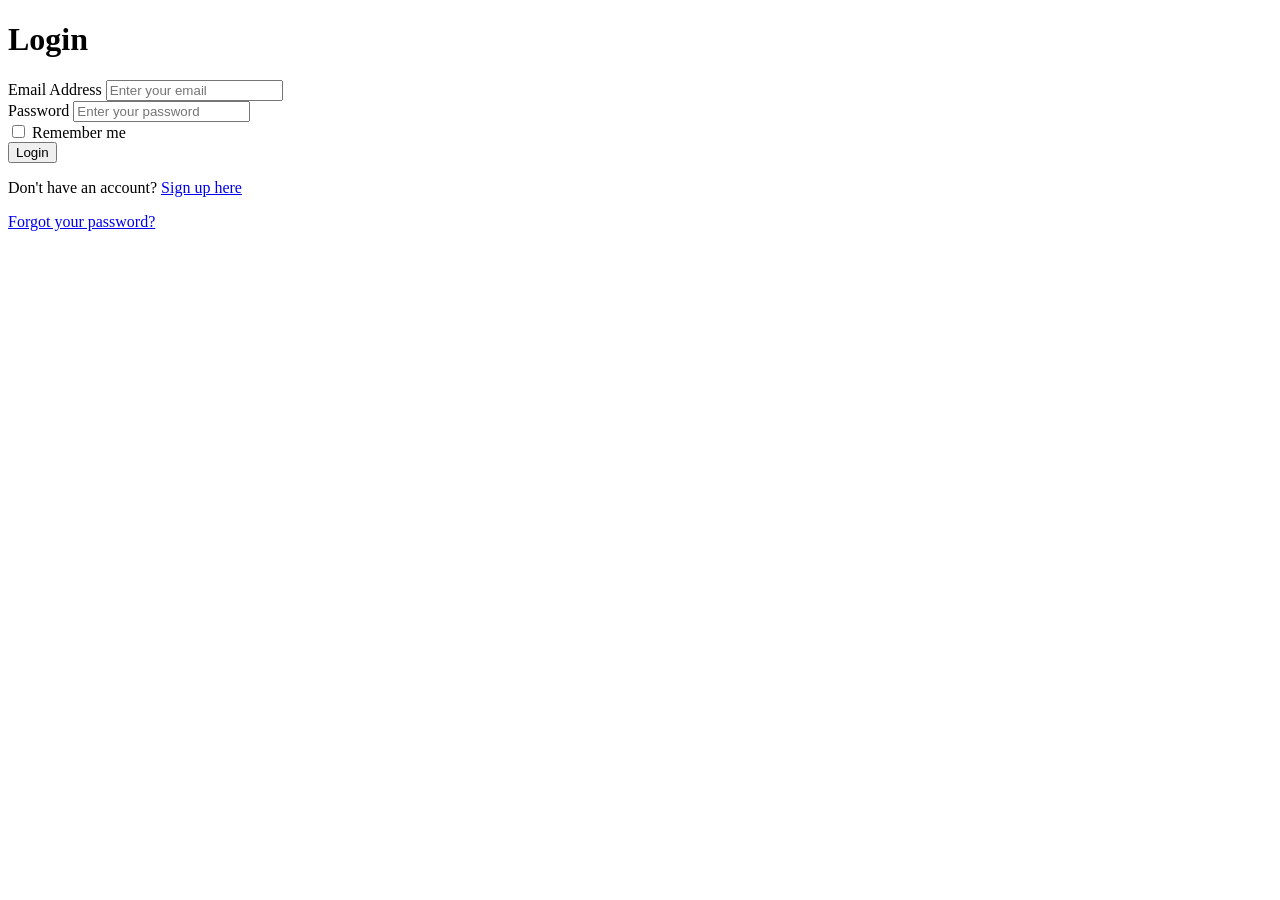
==== login.html @ dcbf2d61 "Create login page HTML" ====
<!DOCTYPE html>
<html lang="en">
<head>
    <meta charset="UTF-8">
    <meta name="viewport" content="width=device-width, initial-scale=1.0">
    <title>Login - Digital Skills Site</title>
    <link rel="stylesheet" href="styles.css">
</head>
<body>
    <div class="login-container">
        <div class="login-box">
            <h1>Login</h1>
            <form id="loginForm">
                <div class="form-group">
                    <label for="email">Email Address</label>
                    <input 
                        type="email" 
                        id="email" 
                        name="email" 
                        placeholder="Enter your email" 
                        required
                    >
                </div>

                <div class="form-group">
                    <label for="password">Password</label>
                    <input 
                        type="password" 
                        id="password" 
                        name="password" 
                        placeholder="Enter your password" 
                        required
                    >
                </div>

                <div class="form-group checkbox">
                    <input type="checkbox" id="remember" name="remember">
                    <label for="remember">Remember me</label>
                </div>

                <button type="submit" class="btn-login">Login</button>
            </form>

            <div class="login-footer">
                <p>Don't have an account? <a href="signup.html">Sign up here</a></p>
                <p><a href="forgot-password.html">Forgot your password?</a></p>
            </div>
        </div>
    </div>

    <script src="login.js"></script>
</body>
</html>
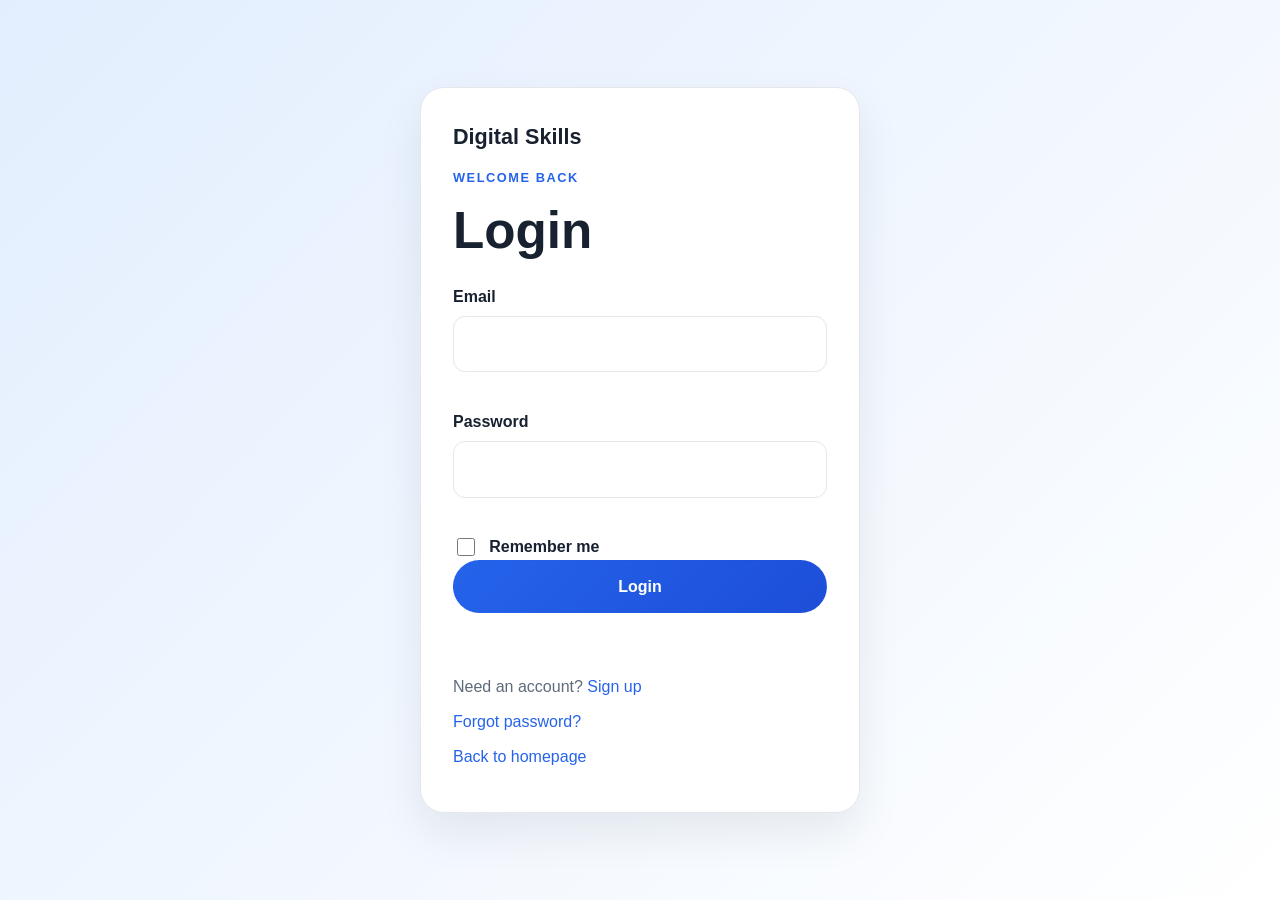
==== commit 29888347: "Create a complete responsive Digital Skills website with working login, signup, and forgot-password " ====
--- a/login.html
+++ b/login.html
@@ -1,53 +1,53 @@
 <!DOCTYPE html>
 <html lang="en">
 <head>
-    <meta charset="UTF-8">
-    <meta name="viewport" content="width=device-width, initial-scale=1.0">
-    <title>Login - Digital Skills Site</title>
-    <link rel="stylesheet" href="styles.css">
+  <meta charset="UTF-8" />
+  <meta name="viewport" content="width=device-width, initial-scale=1.0" />
+  <title>Login - Digital Skills</title>
+  <meta name="description" content="Prototype login page for the Digital Skills website." />
+  <link rel="stylesheet" href="css/styles.css" />
+  <script src="js/auth.js" defer></script>
+  <script src="js/login.js" defer></script>
 </head>
-<body>
-    <div class="login-container">
-        <div class="login-box">
-            <h1>Login</h1>
-            <form id="loginForm">
-                <div class="form-group">
-                    <label for="email">Email Address</label>
-                    <input 
-                        type="email" 
-                        id="email" 
-                        name="email" 
-                        placeholder="Enter your email" 
-                        required
-                    >
-                </div>
+<body class="auth-page">
+  <div class="auth-shell">
+    <div class="auth-card">
+      <div class="auth-header">
+        <a href="index.html" class="brand brand-inline">Digital Skills</a>
+        <p class="eyebrow">Welcome back</p>
+        <h1>Login</h1>
+      </div>
 
-                <div class="form-group">
-                    <label for="password">Password</label>
-                    <input 
-                        type="password" 
-                        id="password" 
-                        name="password" 
-                        placeholder="Enter your password" 
-                        required
-                    >
-                </div>
+      <form id="loginForm" novalidate>
+        <div class="form-group">
+          <label for="email">Email</label>
+          <input id="email" name="email" type="email" autocomplete="email" required />
+          <p class="error-text" id="emailError" aria-live="polite"></p>
+        </div>
 
-                <div class="form-group checkbox">
-                    <input type="checkbox" id="remember" name="remember">
-                    <label for="remember">Remember me</label>
-                </div>
+        <div class="form-group">
+          <label for="password">Password</label>
+          <input id="password" name="password" type="password" autocomplete="current-password" required />
+          <p class="error-text" id="passwordError" aria-live="polite"></p>
+        </div>
 
-                <button type="submit" class="btn-login">Login</button>
-            </form>
+        <div class="form-row checkbox-row">
+          <label for="remember">
+            <input id="remember" name="remember" type="checkbox" />
+            <span>Remember me</span>
+          </label>
+        </div>
 
-            <div class="login-footer">
-                <p>Don't have an account? <a href="signup.html">Sign up here</a></p>
-                <p><a href="forgot-password.html">Forgot your password?</a></p>
-            </div>
-        </div>
+        <button type="submit" class="btn btn-primary btn-block">Login</button>
+        <p id="loginStatus" class="status-message" aria-live="polite"></p>
+      </form>
+
+      <div class="auth-links">
+        <p>Need an account? <a href="signup.html">Sign up</a></p>
+        <p><a href="forgot-password.html">Forgot password?</a></p>
+        <p><a href="index.html">Back to homepage</a></p>
+      </div>
     </div>
-
-    <script src="login.js"></script>
+  </div>
 </body>
 </html>
--- a/css/styles.css
+++ b/css/styles.css
@@ -0,0 +1,711 @@
+* {
+  box-sizing: border-box;
+}
+
+:root {
+  --primary: #2563eb;
+  --primary-dark: #1d4ed8;
+  --primary-soft: #dbeafe;
+  --accent: #14b8a6;
+  --text: #18212f;
+  --muted: #5f6b7a;
+  --surface: #ffffff;
+  --surface-alt: #f8fafc;
+  --border: #e5e7eb;
+  --shadow: 0 20px 45px rgba(15, 23, 42, 0.08);
+  --radius: 18px;
+  --max-width: 1180px;
+  --transition: 0.25s ease;
+}
+
+html {
+  scroll-behavior: smooth;
+}
+
+body {
+  margin: 0;
+  font-family: Arial, Helvetica, sans-serif;
+  color: var(--text);
+  background: #f5f7fb;
+  line-height: 1.6;
+}
+
+a {
+  color: var(--primary);
+  text-decoration: none;
+}
+
+a:hover {
+  text-decoration: underline;
+}
+
+img {
+  max-width: 100%;
+  display: block;
+}
+
+button,
+input,
+textarea {
+  font: inherit;
+}
+
+.container {
+  width: min(var(--max-width), calc(100% - 2rem));
+  margin: 0 auto;
+}
+
+.section {
+  padding: 5rem 0;
+}
+
+.alt-section {
+  background: var(--surface-alt);
+}
+
+.section-heading {
+  max-width: 700px;
+  margin: 0 auto 2.5rem;
+  text-align: center;
+}
+
+.eyebrow {
+  margin: 0 0 0.75rem;
+  font-size: 0.8rem;
+  font-weight: 700;
+  letter-spacing: 0.12em;
+  text-transform: uppercase;
+  color: var(--primary);
+}
+
+h1, h2, h3 {
+  line-height: 1.2;
+  margin: 0 0 1rem;
+}
+
+h1 {
+  font-size: clamp(2.4rem, 4vw, 4rem);
+}
+
+h2 {
+  font-size: clamp(2rem, 3vw, 2.8rem);
+}
+
+p {
+  margin-top: 0;
+  color: var(--muted);
+}
+
+.site-header {
+  position: sticky;
+  top: 0;
+  z-index: 50;
+  background: rgba(255, 255, 255, 0.88);
+  backdrop-filter: blur(12px);
+  border-bottom: 1px solid rgba(229, 231, 235, 0.8);
+}
+
+.navbar {
+  display: flex;
+  align-items: center;
+  justify-content: space-between;
+  min-height: 76px;
+  position: relative;
+}
+
+.brand {
+  font-size: 1.35rem;
+  font-weight: 800;
+  color: var(--text);
+  text-decoration: none;
+}
+
+.brand-inline {
+  display: inline-block;
+  margin-bottom: 0.8rem;
+}
+
+.nav-menu {
+  display: flex;
+  align-items: center;
+  list-style: none;
+  margin: 0;
+  padding: 0;
+  gap: 1.2rem;
+}
+
+.nav-menu a {
+  color: var(--text);
+  font-weight: 600;
+  text-decoration: none;
+  transition: color var(--transition);
+}
+
+.nav-menu a:hover,
+.nav-menu a:focus-visible {
+  color: var(--primary);
+}
+
+.nav-login {
+  display: inline-flex;
+  align-items: center;
+  justify-content: center;
+  min-height: 40px;
+  padding: 0.6rem 1rem;
+  border-radius: 999px;
+  background: var(--primary-soft);
+  color: var(--primary-dark);
+}
+
+.menu-toggle {
+  display: none;
+  width: 46px;
+  height: 42px;
+  border: 1px solid var(--border);
+  background: var(--surface);
+  border-radius: 10px;
+  cursor: pointer;
+  padding: 0.5rem;
+}
+
+.menu-toggle span {
+  display: block;
+  width: 100%;
+  height: 2px;
+  background: var(--text);
+  margin: 5px 0;
+  border-radius: 2px;
+}
+
+.hero {
+  background: linear-gradient(180deg, rgba(219, 234, 254, 0.38), rgba(255, 255, 255, 0.85));
+}
+
+.hero-content {
+  display: grid;
+  grid-template-columns: 1.2fr 0.8fr;
+  align-items: center;
+  gap: 2rem;
+}
+
+.hero-copy {
+  max-width: 620px;
+}
+
+.lead {
+  font-size: 1.08rem;
+  max-width: 580px;
+}
+
+.hero-actions {
+  display: flex;
+  flex-wrap: wrap;
+  gap: 1rem;
+  margin: 1.5rem 0 1.75rem;
+}
+
+.btn {
+  display: inline-flex;
+  align-items: center;
+  justify-content: center;
+  min-height: 48px;
+  padding: 0.8rem 1.4rem;
+  border: 1px solid transparent;
+  border-radius: 999px;
+  cursor: pointer;
+  font-weight: 700;
+  text-decoration: none;
+  transition: transform var(--transition), box-shadow var(--transition), background var(--transition);
+}
+
+.btn:hover,
+.btn:focus-visible {
+  transform: translateY(-1px);
+  box-shadow: 0 10px 18px rgba(37, 99, 235, 0.16);
+}
+
+.btn-primary {
+  background: linear-gradient(135deg, var(--primary), var(--primary-dark));
+  color: #fff;
+}
+
+.btn-secondary,
+.btn-outline {
+  background: #fff;
+  border-color: var(--border);
+  color: var(--text);
+}
+
+.btn-block {
+  width: 100%;
+}
+
+.hero-points {
+  list-style: none;
+  margin: 0;
+  padding: 0;
+  display: flex;
+  flex-wrap: wrap;
+  gap: 0.9rem 1.4rem;
+  color: var(--text);
+  font-weight: 600;
+}
+
+.hero-points li {
+  display: flex;
+  align-items: center;
+  gap: 0.4rem;
+}
+
+.hero-points li::before {
+  content: "✓";
+  color: var(--accent);
+  font-weight: bold;
+}
+
+.hero-visual {
+  position: relative;
+  min-height: 420px;
+  display: grid;
+  place-items: center;
+}
+
+.visual-card {
+  position: absolute;
+  display: flex;
+  flex-direction: column;
+  justify-content: center;
+  padding: 1.25rem;
+  width: 220px;
+  min-height: 150px;
+  border-radius: 28px;
+  background: linear-gradient(140deg, rgba(255,255,255,0.9), rgba(219,234,254,0.9));
+  border: 1px solid rgba(148, 163, 184, 0.28);
+  box-shadow: var(--shadow);
+}
+
+.visual-card span {
+  font-size: 0.8rem;
+  text-transform: uppercase;
+  letter-spacing: 0.08em;
+  color: var(--primary);
+  font-weight: 700;
+}
+
+.visual-card strong {
+  margin-top: 0.45rem;
+  font-size: 1.65rem;
+  line-height: 1.2;
+}
+
+.primary-card {
+  top: 0;
+  left: 35px;
+}
+
+.secondary-card {
+  right: 30px;
+  bottom: 38px;
+}
+
+.tertiary-card {
+  bottom: 10px;
+  left: 110px;
+  background: linear-gradient(140deg, rgba(20,184,166,0.18), rgba(255,255,255,0.9));
+}
+
+.about-grid,
+.contact-grid {
+  display: grid;
+  grid-template-columns: 1.2fr 0.8fr;
+  gap: 2rem;
+  align-items: center;
+}
+
+.about-stats {
+  display: grid;
+  grid-template-columns: repeat(2, minmax(150px, 1fr));
+  gap: 1rem;
+}
+
+.stat-item {
+  background: var(--surface);
+  border: 1px solid var(--border);
+  border-radius: var(--radius);
+  padding: 1.4rem;
+  box-shadow: 0 12px 28px rgba(15, 23, 42, 0.03);
+}
+
+.stat-item strong {
+  display: block;
+  font-size: 1.3rem;
+  margin-bottom: 0.2rem;
+}
+
+.skills-grid,
+.services-grid,
+.projects-grid,
+.pricing-grid {
+  display: grid;
+  gap: 1.4rem;
+}
+
+.skills-grid {
+  grid-template-columns: repeat(4, minmax(0, 1fr));
+}
+
+.skill-card,
+.service-card,
+.project-card,
+.pricing-card {
+  background: var(--surface);
+  border: 1px solid var(--border);
+  border-radius: var(--radius);
+  padding: 1.5rem;
+  box-shadow: 0 12px 30px rgba(15, 23, 42, 0.03);
+  transition: transform var(--transition), box-shadow var(--transition);
+}
+
+.skill-card:hover,
+.service-card:hover,
+.project-card:hover,
+.pricing-card:hover {
+  transform: translateY(-4px);
+  box-shadow: 0 18px 35px rgba(15, 23, 42, 0.06);
+}
+
+.icon {
+  width: 50px;
+  height: 50px;
+  display: grid;
+  place-items: center;
+  margin-bottom: 1rem;
+  border-radius: 14px;
+  background: var(--primary-soft);
+  color: var(--primary-dark);
+  font-weight: 800;
+}
+
+.services-grid {
+  grid-template-columns: repeat(3, minmax(0, 1fr));
+}
+
+.projects-grid {
+  grid-template-columns: repeat(3, minmax(0, 1fr));
+}
+
+.project-tag {
+  display: inline-block;
+  margin-bottom: 0.8rem;
+  padding: 0.35rem 0.7rem;
+  border-radius: 999px;
+  background: var(--primary-soft);
+  color: var(--primary-dark);
+  font-size: 0.72rem;
+  font-weight: 700;
+  letter-spacing: 0.04em;
+  text-transform: uppercase;
+}
+
+.project-card ul,
+.pricing-card ul {
+  margin: 1rem 0 1.4rem;
+  padding-left: 1.2rem;
+  color: var(--muted);
+}
+
+.text-link {
+  font-weight: 700;
+}
+
+.pricing-grid {
+  grid-template-columns: repeat(3, minmax(0, 1fr));
+}
+
+.pricing-card {
+  position: relative;
+  text-align: center;
+}
+
+.pricing-card.featured {
+  border-color: var(--primary);
+  background: linear-gradient(180deg, rgba(219,234,254,0.35), rgba(255,255,255,0.9));
+}
+
+.badge {
+  position: absolute;
+  top: 1rem;
+  right: 1rem;
+  padding: 0.35rem 0.65rem;
+  border-radius: 999px;
+  background: var(--primary);
+  color: #fff;
+  font-size: 0.68rem;
+  font-weight: 700;
+}
+
+.price {
+  margin: 1rem 0;
+  font-size: 2.2rem;
+  font-weight: 800;
+  color: var(--text);
+}
+
+.price span {
+  font-size: 1rem;
+  font-weight: 600;
+  color: var(--muted);
+}
+
+.contact-details {
+  padding-right: 1rem;
+}
+
+.contact-form {
+  background: var(--surface);
+  border: 1px solid var(--border);
+  border-radius: var(--radius);
+  padding: 1.5rem;
+  box-shadow: 0 12px 28px rgba(15, 23, 42, 0.03);
+}
+
+.form-group {
+  margin-bottom: 1rem;
+}
+
+label {
+  display: block;
+  margin-bottom: 0.4rem;
+  font-weight: 700;
+  color: var(--text);
+}
+
+input,
+textarea {
+  width: 100%;
+  border: 1px solid var(--border);
+  border-radius: 12px;
+  background: #fff;
+  padding: 0.9rem 1rem;
+  color: var(--text);
+  transition: border-color var(--transition), box-shadow var(--transition);
+}
+
+input:focus,
+textarea:focus {
+  outline: none;
+  border-color: var(--primary);
+  box-shadow: 0 0 0 4px rgba(37, 99, 235, 0.1);
+}
+
+textarea {
+  resize: vertical;
+  min-height: 120px;
+}
+
+.checkbox-row {
+  display: flex;
+  align-items: center;
+}
+
+.checkbox-row label {
+  display: flex;
+  align-items: center;
+  gap: 0.7rem;
+  margin: 0;
+  font-weight: 600;
+}
+
+.checkbox-row input[type="checkbox"] {
+  width: 18px;
+  height: 18px;
+}
+
+.error-text {
+  min-height: 1.1em;
+  margin-top: 0.4rem;
+  font-size: 0.82rem;
+  color: #dc2626;
+}
+
+.status-message {
+  min-height: 1.3em;
+  margin-top: 1rem;
+  font-weight: 600;
+}
+
+.status-message.success {
+  color: #166534;
+}
+
+.status-message.error {
+  color: #b91c1c;
+}
+
+.site-footer {
+  background: #0f172a;
+  color: #e2e8f0;
+  padding: 1.25rem 0;
+}
+
+.footer-content {
+  display: flex;
+  justify-content: space-between;
+  align-items: center;
+  gap: 1rem;
+}
+
+.footer-content p,
+.footer-content a {
+  margin: 0;
+  color: #e2e8f0;
+}
+
+.auth-page {
+  min-height: 100vh;
+  display: grid;
+  place-items: center;
+  background: linear-gradient(135deg, rgba(219,234,254,0.8), rgba(255,255,255,1));
+  padding: 2rem 1rem;
+}
+
+.auth-shell {
+  width: min(440px, 100%);
+}
+
+.auth-card {
+  background: var(--surface);
+  border: 1px solid var(--border);
+  border-radius: 24px;
+  box-shadow: var(--shadow);
+  padding: 2rem; 
+}
+
+.auth-header {
+  margin-bottom: 1.4rem;
+}
+
+.auth-links {
+  margin-top: 1.5rem;
+}
+
+.auth-links p {
+  margin-bottom: 0.6rem;
+}
+
+.reveal {
+  opacity: 0;
+  transform: translateY(18px);
+  transition: opacity 0.6s ease, transform 0.6s ease;
+}
+
+.reveal.visible {
+  opacity: 1;
+  transform: translateY(0);
+}
+
+@media (max-width: 960px) {
+  .skills-grid {
+    grid-template-columns: repeat(2, minmax(0, 1fr));
+  }
+
+  .services-grid,
+  .projects-grid,
+  .pricing-grid {
+    grid-template-columns: repeat(2, minmax(0, 1fr));
+  }
+}
+
+@media (max-width: 768px) {
+  .navbar {
+    min-height: 68px;
+  }
+
+  .menu-toggle {
+    display: inline-block;
+  }
+
+  .nav-menu {
+    display: none;
+    position: absolute;
+    top: calc(100% + 10px);
+    left: 0;
+    right: 0;
+    flex-direction: column;
+    align-items: flex-start;
+    gap: 0.5rem;
+    background: var(--surface);
+    border: 1px solid var(--border);
+    border-radius: 16px;
+    padding: 1rem;
+    box-shadow: var(--shadow);
+  }
+
+  .nav-menu.open {
+    display: flex;
+  }
+
+  .hero-content,
+  .about-grid,
+  .contact-grid,
+  .services-grid,
+  .projects-grid,
+  .pricing-grid,
+  .skills-grid {
+    grid-template-columns: 1fr;
+  }
+
+  .hero-visual {
+    min-height: 320px;
+  }
+
+  .primary-card {
+    left: 20px;
+  }
+
+  .secondary-card {
+    right: 10px;
+  }
+
+  .tertiary-card {
+    left: 90px;
+  }
+}
+
+@media (max-width: 480px) {
+  .section {
+    padding: 4rem 0;
+  }
+
+  .auth-card {
+    padding: 1.3rem;
+  }
+
+  .hero-actions {
+    flex-direction: column;
+  }
+
+  .btn {
+    width: 100%;
+  }
+
+  .hero-points {
+    flex-direction: column;
+  }
+}
+
+@media (prefers-reduced-motion: reduce) {
+  html {
+    scroll-behavior: auto;
+  }
+
+  *, *::before, *::after {
+    animation: none !important;
+    transition: none !important;
+  }
+
+  .reveal {
+    opacity: 1;
+    transform: none;
+  }
+}
